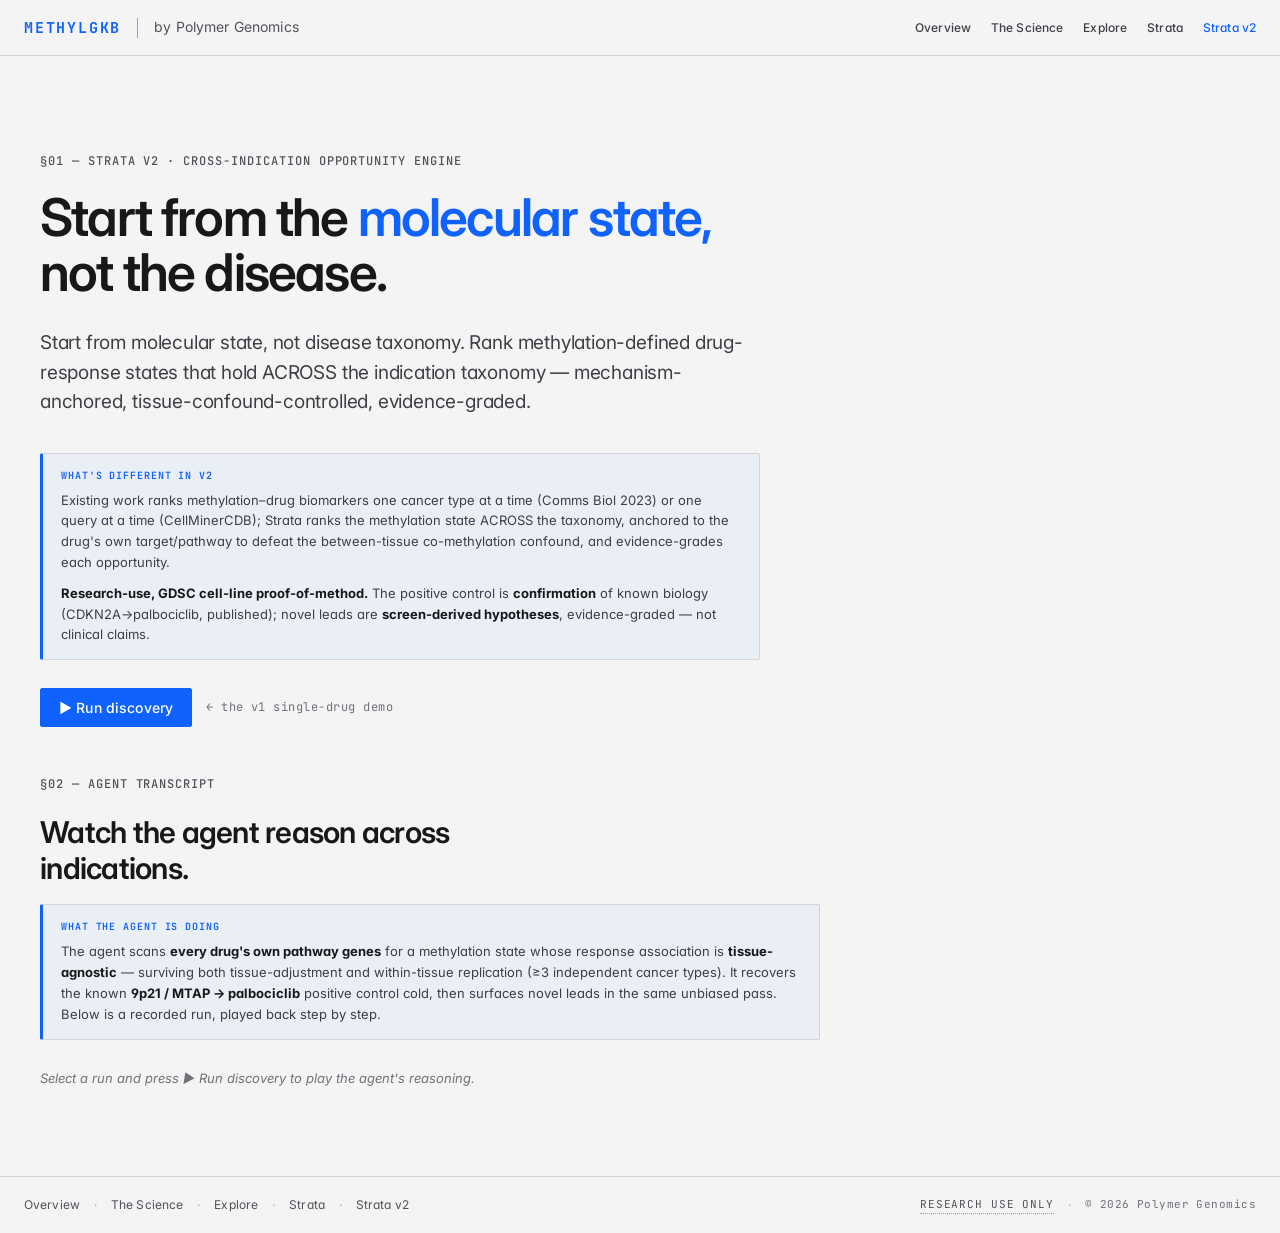
==== site/strata-v2.html @ 20f12a38 "MethylGKB / Strata — Biohack 626 submission Methylation-marker drug-response subgroup discovery (v1)" ====
<!DOCTYPE html>
<html lang="en">
<head>
<meta charset="UTF-8" />
<meta name="viewport" content="width=device-width, initial-scale=1.0" />
<title>Strata v2 — cross-indication opportunity engine · MethylGKB</title>
<meta name="description" content="Strata v2 ranks methylation-defined drug-response states across the indication taxonomy — mechanism-anchored, tissue-confound-controlled, evidence-graded." />
<link rel="preconnect" href="https://fonts.googleapis.com" />
<link rel="preconnect" href="https://fonts.gstatic.com" crossorigin />
<link href="https://fonts.googleapis.com/css2?family=Inter:wght@400;500;600;700&family=JetBrains+Mono:wght@400;500;700&display=swap" rel="stylesheet" />
<link rel="stylesheet" href="styles.css" />
<link rel="stylesheet" href="strata.css" />
<link rel="stylesheet" href="strata-v2.css" />
</head>
<body>

<header class="site-head">
  <a class="brand" href="index.html">METHYLGKB</a>
  <span class="brand-divider"></span>
  <span class="brand-sub">by Polymer Genomics</span>
  <nav class="site-nav">
    <a class="nav-link" href="index.html">Overview</a>
    <a class="nav-link" href="science.html">The Science</a>
    <a class="nav-link" href="explore.html">Explore</a>
    <a class="nav-link" href="strata.html">Strata</a>
    <a class="nav-link is-active" href="strata-v2.html">Strata v2</a>
  </nav>
</header>

<main>

  <!-- §01 HERO -->
  <section class="wrap hero" style="padding-bottom:48px;" id="heroSection">
    <p class="section-marker">§01 — Strata v2 · cross-indication opportunity engine</p>
    <h1 style="font-size:clamp(34px,5vw,52px);max-width:22ch;">
      Start from the <span class="em">molecular state,</span> not the disease.
    </h1>

    <!-- thesis (data-driven, placeholder until JSON loads) -->
    <p class="lede" id="thesisLede">
      Rank methylation-defined drug-response states that hold across the indication taxonomy —
      mechanism-anchored, tissue-confound-controlled, evidence-graded.
    </p>

    <!-- agent-explainer: What's different in v2 -->
    <div class="agent-explainer" id="noveltyBox" style="max-width:72ch;margin-bottom:28px;" hidden>
      <span class="ae-label">What's different in v2</span>
      <p id="noveltyText"></p>
      <p style="margin-top:10px;">
        <strong>Research-use, GDSC cell-line proof-of-method.</strong>
        The positive control is <strong>confirmation</strong> of known biology
        (CDKN2A&rarr;palbociclib, published); novel leads are
        <strong>screen-derived hypotheses</strong>, evidence-graded &mdash; not clinical claims.
      </p>
    </div>

    <div class="v2-runctl">
      <button class="btn btn-primary" id="runBtn">&#9654; Run discovery</button>
      <a class="v2-back" href="strata.html">&larr; the v1 single-drug demo</a>
    </div>
  </section>

  <!-- §02 AGENT TRANSCRIPT -->
  <section class="wrap section" id="transcriptSection" style="padding-top:0;border-top:none;">
    <p class="section-marker">§02 — Agent transcript</p>
    <h2 class="h2">Watch the agent reason across indications.</h2>
    <div class="agent-explainer">
      <span class="ae-label">What the agent is doing</span>
      <p>
        The agent scans <strong>every drug's own pathway genes</strong> for a methylation state whose
        response association is <strong>tissue-agnostic</strong> — surviving both tissue-adjustment and
        within-tissue replication (&ge;3 independent cancer types). It recovers the known
        <strong>9p21 / MTAP &rarr; palbociclib</strong> positive control cold, then surfaces novel leads
        in the same unbiased pass. Below is a recorded run, played back step by step.
      </p>
    </div>
    <div class="transcript" id="transcript" aria-live="polite"></div>
  </section>

  <!-- §03 FEATURED OPPORTUNITIES — revealed after transcript -->
  <section class="wrap section v2-reveal" id="featuredSection" hidden>
    <p class="section-marker">§03 — Featured opportunities</p>
    <h2 class="h2">Positive control + two novel leads.</h2>
    <p class="body">
      The same unbiased screen recovers known biology (positive control) and surfaces
      mechanism-anchored cross-indication hypotheses. Evidence licensing works by induction:
      when the known positive control is recovered cold, the novel leads in the same output
      inherit a license proportional to their evidence tier.
    </p>
    <div class="opp-cards" id="oppCards"></div>
  </section>

  <!-- §04 NEGATIVE CONTROL — revealed after transcript -->
  <section class="wrap section v2-reveal" id="negSection" hidden style="padding-top:0;border-top:none;">
    <p class="section-marker">§04 — Negative control</p>
    <h2 class="h2">The engine isn't forcing results.</h2>
    <div class="neg-control" id="negControl"></div>
  </section>

  <!-- §05 OPPORTUNITY MAP — revealed after transcript -->
  <section class="wrap section v2-reveal" id="tableSection" hidden>
    <p class="section-marker">§05 — Opportunity map · the portfolio</p>
    <h2 class="h2">All L2&ndash;L3 candidates ranked.</h2>
    <p class="body">
      Every entry has survived tissue-adjustment and/or within-tissue replication.
      These are not confirmations of prior literature &mdash; they are ranked hypotheses
      for follow-up, licensed by the screen's own positive control.
    </p>
    <div class="opp-table-wrap">
      <table class="opp-table" id="oppTable">
        <thead>
          <tr>
            <th>Drug</th>
            <th>Pathway</th>
            <th>Marker</th>
            <th>Level</th>
            <th class="num">Tissue-adj r</th>
            <th class="num">Pooled &rho;</th>
            <th class="num">Within-sig tissues</th>
          </tr>
        </thead>
        <tbody></tbody>
        <caption>Ranked, mechanism-anchored, tissue-agnostic candidates — the portfolio triage view.</caption>
      </table>
    </div>
  </section>

  <!-- §06 EVIDENCE LADDER + HONESTY — revealed after transcript -->
  <section class="wrap section v2-reveal" id="ladderSection" hidden>
    <p class="section-marker">§06 — Evidence ladder · honest framing</p>
    <h2 class="h2">How strong is the evidence?</h2>
    <p class="body">
      Each opportunity is graded against the ladder below.
      v1 operated at <strong>L1</strong> (interpretable marker, known biology).
      v2 targets <strong>L2&ndash;L3</strong>: tissue-agnostic associations
      surviving within-tissue replication.
    </p>
    <div class="evidence-ladder" id="evidenceLadder"></div>
    <p class="ev-ladder-cap" style="margin-top:12px;">
      <strong>v1 &asymp; L1</strong> &middot; <strong>v2 targets L2&ndash;L3</strong>
      &mdash; the positive control confirms L3 recovery; novel leads inherit that license.
    </p>

    <div class="honesty-note" style="margin-top:28px;">
      <span class="hn-label">Prior art + scope limits</span>
      Novel leads are hypotheses licensed by the positive control, not validated companion
      diagnostics. Closest prior work:
      <strong>Comms Biol 2023</strong> (cancer-type-stratified methylation-response biomarkers,
      one cancer type at a time) and <strong>CellMinerCDB</strong> (per-query, interactive).
      Strata v2 differs by ranking <em>across</em> the taxonomy with explicit tissue-confound
      correction and pathway-anchored marker selection.
      <br /><br />
      Scope limit: tumor cell-line compartment only (GDSC). Not blood, liver, or patient data.
      All leads require orthogonal experimental validation before any clinical interpretation.
    </div>

    <div class="hero-actions" style="margin-top:32px;">
      <a class="btn btn-secondary" href="science.html">The evidence</a>
      <a class="btn btn-secondary" href="strata.html">v1 single-drug demo</a>
    </div>
  </section>

</main>

<footer class="site-foot">
  <div class="foot-links">
    <a href="index.html">Overview</a>
    <span class="foot-dot">&middot;</span>
    <a href="science.html">The Science</a>
    <span class="foot-dot">&middot;</span>
    <a href="explore.html">Explore</a>
    <span class="foot-dot">&middot;</span>
    <a href="strata.html">Strata</a>
    <span class="foot-dot">&middot;</span>
    <a href="strata-v2.html">Strata v2</a>
  </div>
  <div class="foot-meta">
    <a class="ruo" href="#" title="Not for clinical or diagnostic use. Prototype. Data provided as-is.">Research use only</a>
    <span class="foot-dot">&middot;</span>
    <span class="copy">&copy; 2026 Polymer Genomics</span>
  </div>
</footer>

<script src="strata-v2.js"></script>
</body>
</html>
---- site/styles.css ----
/* ──────────────────────────────────────────────────────────────────
   MethylGKB — by Polymer Genomics
   Aesthetic ported verbatim from polymerbio.org (D2: IBM Carbon ×
   Bloomberg Reference). Light-gray canvas, electric blue, hairline
   rules, Inter + JetBrains Mono, 2px radii, mono §-markers.
   Tokens mirror viewer/src/config/theme.ts + globals.css exactly.
   ────────────────────────────────────────────────────────────────── */

:root {
  /* Foundation — D2 light mode (verbatim) */
  --bg-primary:  #F4F4F5;
  --bg-elevated: #FAFAFA;
  --bg-deep:     #EBEBED;
  --bg-white:    #FFFFFF;

  --border-subtle:  #D4D4D8;
  --border-default: #E4E4E7;
  --border-strong:  #A1A1AA;

  --text-primary:   #18181B;
  --text-secondary: #3F3F46;
  --text-tertiary:  #52525B;
  --text-muted:     #71717A;
  --text-faint:     #A1A1AA;

  --primary:        #0F62FE;   /* IBM Carbon Blue 60 — the signature */
  --primary-hover:  #0043CE;
  --primary-active: #002D9C;

  /* Data-encoding colors (verbatim from viewer) — the methylation beta scale */
  --cpg-teal:        #08A097;  /* COLOR.layer.cpg_sites — unmethylated, β≈0 */
  --methyl-rose:     #BE123C;  /* COLOR.layer.methylation_atlas — methylated, β≈1 */
  --accent-amber:    #B45309;
  --accent-violet:   #7C3AED;

  --font-sans: var(--font-inter), -apple-system, BlinkMacSystemFont, 'SF Pro Text',
    'Segoe UI', Roboto, Helvetica, Arial, sans-serif;
  --font-mono: 'JetBrains Mono', 'SF Mono', 'Fira Code', monospace;

  --maxw: 1200px;
  --header-h: 56px;
}

/* next/font isn't here; load the same families from Google Fonts (see <link> in HTML).
   Expose the variable name the token stack expects. */
:root { --font-inter: 'Inter'; }

* { box-sizing: border-box; }

html, body {
  margin: 0;
  background-color: var(--bg-primary);
  color: var(--text-primary);
  font-family: var(--font-sans);
  font-feature-settings: 'cv02', 'cv03', 'cv04', 'cv11';
  -webkit-font-smoothing: antialiased;
  -moz-osx-font-smoothing: grayscale;
  text-rendering: optimizeLegibility;
  line-height: 1.6;
}
body { min-height: 100vh; }

a { color: inherit; }

::selection { background-color: rgba(15, 98, 254, 0.18); color: var(--text-primary); }

*:focus-visible { outline: 2px solid var(--primary); outline-offset: 2px; }
*:focus:not(:focus-visible) { outline: none; }

::-webkit-scrollbar { width: 6px; height: 6px; }
::-webkit-scrollbar-track { background: var(--bg-primary); }
::-webkit-scrollbar-thumb { background: var(--border-default); }
::-webkit-scrollbar-thumb:hover { background: var(--border-strong); }

.mono { font-family: var(--font-mono); }
.tabular { font-variant-numeric: tabular-nums; }

/* ── Section marker — §01 — INTRODUCTION ──────────────────────────── */
.section-marker {
  font-family: var(--font-mono);
  font-size: 12px;
  font-weight: 500;
  letter-spacing: 0.08em;
  text-transform: uppercase;
  color: var(--text-tertiary);
  margin: 0 0 20px;
}

/* ── Layout shell ─────────────────────────────────────────────────── */
.wrap { max-width: var(--maxw); margin: 0 auto; padding: 0 24px; }
.section { padding: 88px 0; border-top: 1px solid var(--border-subtle); }
.section:first-of-type { border-top: none; }

/* ── Header ───────────────────────────────────────────────────────── */
.site-head {
  height: var(--header-h);
  display: flex;
  align-items: center;
  padding: 0 24px;
  background-color: var(--bg-primary);
  border-bottom: 1px solid var(--border-subtle);
  position: sticky;
  top: 0;
  z-index: 100;
}
.brand {
  color: var(--primary);
  font-family: var(--font-mono);
  font-size: 15px;
  font-weight: 700;
  letter-spacing: 0.12em;
  text-decoration: none;
  white-space: nowrap;
  flex-shrink: 0;
}
.brand-divider {
  width: 1px; height: 20px;
  background-color: var(--border-strong);
  margin: 0 16px;
  flex-shrink: 0;
}
.brand-sub {
  color: var(--text-tertiary);
  font-size: 14px;
  letter-spacing: 0.01em;
  white-space: nowrap;
}
.site-nav {
  margin-left: auto;
  display: flex;
  align-items: center;
  gap: 20px;
}
.nav-link {
  color: var(--text-secondary);
  font-size: 12px;
  font-weight: 500;
  letter-spacing: 0.01em;
  text-decoration: none;
  white-space: nowrap;
  transition: color 0.15s;
}
.nav-link:hover, .nav-link.is-active { color: var(--primary); }

/* ── Buttons ──────────────────────────────────────────────────────── */
.btn {
  display: inline-flex;
  align-items: center;
  gap: 8px;
  font-family: var(--font-sans);
  font-size: 14px;
  font-weight: 500;
  letter-spacing: 0.01em;
  text-decoration: none;
  padding: 10px 18px;
  border-radius: 2px;
  cursor: pointer;
  white-space: nowrap;
  transition: background-color 0.15s, border-color 0.15s, color 0.15s;
}
.btn-primary { background-color: var(--primary); color: var(--bg-white); border: 1px solid var(--primary); }
.btn-primary:hover { background-color: var(--primary-hover); border-color: var(--primary-hover); }
.btn-secondary { background-color: var(--bg-elevated); color: var(--primary); border: 1px solid var(--border-strong); }
.btn-secondary:hover { border-color: var(--primary); }
.btn-sm { padding: 7px 14px; font-size: 12px; }

/* ── Hero ─────────────────────────────────────────────────────────── */
.hero { padding: 96px 0 72px; }
.hero h1 {
  font-size: clamp(40px, 6vw, 64px);
  line-height: 1.05;
  letter-spacing: -0.035em;
  font-weight: 600;
  margin: 0 0 28px;
  max-width: 18ch;
}
.hero h1 .em { color: var(--primary); }
.hero .lede {
  font-size: 19px;
  line-height: 1.55;
  letter-spacing: -0.01em;
  color: var(--text-secondary);
  max-width: 60ch;
  margin: 0 0 36px;
}
.hero-actions { display: flex; gap: 12px; flex-wrap: wrap; }

/* ── Beta strip (the methylation track motif) ─────────────────────── */
.beta-strip {
  margin-top: 56px;
  border: 1px solid var(--border-subtle);
  border-radius: 2px;
  background: var(--bg-elevated);
  padding: 22px 24px 18px;
}
.beta-strip-head {
  display: flex; justify-content: space-between; align-items: baseline;
  margin-bottom: 18px;
}
.beta-strip-title {
  font-family: var(--font-mono); font-size: 11px; letter-spacing: 0.08em;
  text-transform: uppercase; color: var(--text-tertiary);
}
.beta-track {
  display: flex; align-items: flex-end; gap: 0;
  height: 60px; position: relative;
}
.cpg {
  flex: 1 1 0;
  display: flex; flex-direction: column; align-items: center; justify-content: flex-end;
  height: 100%;
}
.cpg .stem { width: 1px; background: var(--border-strong); flex: 1 1 auto; }
.cpg .dot {
  width: 11px; height: 11px; border-radius: 50%;
  border: 1.5px solid var(--cpg-teal);
  background: var(--bg-elevated);
  transform: scale(0);
  animation: cpgpop 0.5s cubic-bezier(.2,.8,.2,1) forwards;
}
@keyframes cpgpop { to { transform: scale(1); } }
.beta-scale {
  margin-top: 16px; height: 6px; border-radius: 2px;
  background: linear-gradient(90deg, var(--cpg-teal), var(--accent-amber), var(--methyl-rose));
}
.beta-scale-labels {
  display: flex; justify-content: space-between; margin-top: 6px;
  font-family: var(--font-mono); font-size: 10px; letter-spacing: 0.04em;
  color: var(--text-muted);
}

/* ── Metrics row (Bloomberg reference) ────────────────────────────── */
.metrics {
  display: grid; grid-template-columns: repeat(3, 1fr);
  border: 1px solid var(--border-subtle); border-radius: 2px;
  background: var(--bg-elevated);
  overflow: hidden;
}
.metric { padding: 28px 26px; border-left: 1px solid var(--border-subtle); }
.metric:first-child { border-left: none; }
.metric .val {
  font-size: 44px; line-height: 1.05; letter-spacing: -0.03em; font-weight: 600;
  font-variant-numeric: tabular-nums;
}
.metric .val.teal { color: var(--cpg-teal); }
.metric .val.rose { color: var(--methyl-rose); }
.metric .val.blue { color: var(--primary); }
.metric .label {
  margin-top: 12px; font-size: 13px; line-height: 1.5; color: var(--text-secondary);
}
.metric .src {
  margin-top: 8px; font-family: var(--font-mono); font-size: 10px;
  letter-spacing: 0.04em; color: var(--text-muted); text-transform: uppercase;
}

/* ── Eyebrow + heading blocks ─────────────────────────────────────── */
.h2 { font-size: 30px; line-height: 1.2; letter-spacing: -0.025em; font-weight: 600; margin: 0 0 18px; max-width: 26ch; }
.h3 { font-size: 17px; line-height: 1.4; letter-spacing: -0.01em; font-weight: 600; margin: 0 0 8px; }
.lead { font-size: 17px; line-height: 1.6; color: var(--text-secondary); max-width: 64ch; }
.muted { color: var(--text-muted); }
.body { font-size: 14px; line-height: 1.65; color: var(--text-secondary); max-width: 70ch; }
.body p { margin: 0 0 16px; }

/* ── Cards grid ───────────────────────────────────────────────────── */
.cards { display: grid; grid-template-columns: repeat(3, 1fr); gap: 16px; margin-top: 40px; }
.card {
  background: var(--bg-elevated);
  border: 1px solid var(--border-subtle);
  border-radius: 2px;
  padding: 24px;
  text-decoration: none;
  display: flex; flex-direction: column;
  transition: border-color 0.18s, transform 0.18s;
}
a.card:hover { border-color: var(--primary); transform: translateY(-2px); }
.card .kicker {
  font-family: var(--font-mono); font-size: 11px; letter-spacing: 0.08em;
  text-transform: uppercase; color: var(--text-tertiary); margin-bottom: 14px;
}
.card p { font-size: 14px; line-height: 1.6; color: var(--text-secondary); margin: 0; }
.card .go {
  margin-top: 18px; font-size: 13px; font-weight: 500; color: var(--primary);
}

/* ── Two-column compare (problem) ─────────────────────────────────── */
.compare { display: grid; grid-template-columns: 1fr 1fr; gap: 16px; margin-top: 40px; }
.panel {
  border: 1px solid var(--border-subtle); border-radius: 2px;
  background: var(--bg-elevated); padding: 28px;
}
.panel.muted-panel { background: var(--bg-deep); }
.panel .tag {
  font-family: var(--font-mono); font-size: 11px; letter-spacing: 0.08em;
  text-transform: uppercase; margin-bottom: 14px;
}
.tag.dim { color: var(--text-muted); }
.tag.live { color: var(--primary); }

/* ── Module rows (hairline-divided list, hover indent) ────────────── */
.rows { border: 1px solid var(--border-subtle); border-radius: 2px; overflow: hidden; background: var(--bg-elevated); margin-top: 32px; }
.row {
  display: grid; grid-template-columns: 1fr auto; align-items: center; gap: 16px;
  padding: 18px 22px;
  border-top: 1px solid var(--border-subtle);
  text-decoration: none; color: inherit;
  transition: padding-left 0.18s ease, background-color 0.18s ease;
}
.row:first-child { border-top: none; }
.row:hover { padding-left: 30px; background-color: rgba(15, 98, 254, 0.04); }
.row .row-main { display: flex; flex-direction: column; gap: 4px; }
.row .row-name { font-size: 15px; font-weight: 500; color: var(--text-primary); }
.row .row-desc { font-size: 13px; color: var(--text-tertiary); }
.row .row-meta { font-family: var(--font-mono); font-size: 12px; color: var(--text-muted); letter-spacing: 0.02em; }
.row .row-arrow { color: var(--text-faint); transition: color 0.18s, transform 0.18s; }
.row:hover .row-arrow { color: var(--primary); transform: translateX(4px); }

/* ── Claim card (the data shape) ──────────────────────────────────── */
.claim {
  border: 1px solid var(--border-subtle); border-radius: 2px; background: var(--bg-white);
  font-family: var(--font-mono); font-size: 13px; overflow: hidden;
}
.claim-head {
  background: var(--bg-deep); padding: 12px 18px; border-bottom: 1px solid var(--border-subtle);
  font-size: 11px; letter-spacing: 0.08em; text-transform: uppercase; color: var(--text-tertiary);
  display: flex; justify-content: space-between;
}
.claim-body { padding: 18px; display: grid; gap: 12px; }
.kv { display: grid; grid-template-columns: 140px 1fr; gap: 14px; align-items: baseline; }
.kv .k { color: var(--text-muted); text-transform: uppercase; font-size: 11px; letter-spacing: 0.06em; }
.kv .v { color: var(--text-primary); }
.kv .v .hl { color: var(--primary); }

/* ── Badges ───────────────────────────────────────────────────────── */
.badge {
  display: inline-flex; align-items: center; gap: 6px;
  font-family: var(--font-mono); font-size: 11px; letter-spacing: 0.04em;
  padding: 3px 9px; border-radius: 2px; border: 1px solid;
}
.badge.licensed { color: #15803D; border-color: #15803D; background: rgba(21,128,61,0.06); }
.badge.contradict { color: var(--methyl-rose); border-color: var(--methyl-rose); background: rgba(190,18,60,0.06); }
.badge.grade { color: var(--primary); border-color: var(--primary); background: rgba(15,98,254,0.06); }

/* ── Code block ───────────────────────────────────────────────────── */
.code {
  border: 1px solid var(--border-subtle); border-radius: 2px;
  background: #1A1A1F; color: #E4E4E7;
  font-family: var(--font-mono); font-size: 13px; line-height: 1.7;
  padding: 20px 22px; overflow-x: auto; margin-top: 24px;
}
.code .cmt { color: #71717A; }
.code .key { color: #6CB2FF; }
.code .str { color: #5FD0B0; }
.code .num { color: #E8A35C; }

/* ── References ───────────────────────────────────────────────────── */
.refs { margin-top: 28px; display: grid; gap: 0; border-top: 1px solid var(--border-subtle); }
.ref {
  display: grid; grid-template-columns: auto 1fr; gap: 16px;
  padding: 14px 0; border-bottom: 1px solid var(--border-subtle);
  font-size: 13px; color: var(--text-secondary); text-decoration: none;
}
.ref .n { font-family: var(--font-mono); font-size: 11px; color: var(--text-muted); }
.ref:hover .ref-title { color: var(--primary); }
.ref .ref-cite { color: var(--text-muted); }

/* ── Note / disclaimer ────────────────────────────────────────────── */
.note {
  margin-top: 32px; padding: 16px 20px;
  border: 1px solid var(--border-subtle); border-left: 3px solid var(--accent-amber);
  border-radius: 2px; background: var(--bg-elevated);
  font-size: 13px; line-height: 1.6; color: var(--text-secondary);
}
.note strong { color: var(--text-primary); }

/* ── Patient report ───────────────────────────────────────────────── */
.report-ctrl {
  margin-top: 44px;
  display: flex; align-items: center; justify-content: space-between; gap: 24px; flex-wrap: wrap;
  border: 1px solid var(--border-subtle); border-radius: 2px; background: var(--bg-elevated);
  padding: 22px 24px;
}
.rc-spec { display: grid; grid-template-columns: auto 1fr; gap: 6px 16px; align-items: baseline; }
.rc-spec .rc-k { font-family: var(--font-mono); font-size: 11px; letter-spacing: 0.06em; text-transform: uppercase; color: var(--text-muted); }
.rc-spec .rc-v { font-size: 14px; color: var(--text-primary); }

.scan {
  margin-top: 24px; position: relative; overflow: hidden;
  border: 1px solid var(--border-subtle); border-radius: 2px; background: var(--bg-elevated);
  padding: 22px 24px 18px;
}
.scan-head { display: flex; justify-content: space-between; align-items: baseline; margin-bottom: 16px; }
.scan-sweep {
  position: absolute; top: 0; bottom: 0; width: 32%; left: -32%;
  background: linear-gradient(90deg, transparent, rgba(15,98,254,0.10), rgba(15,98,254,0.18), transparent);
  border-right: 1px solid var(--primary);
  pointer-events: none;
}
@keyframes sweep { from { left: -32%; } to { left: 100%; } }

.report-summary { margin-top: 8px; }

.rec-list { margin-top: 28px; border: 1px solid var(--border-subtle); border-radius: 2px; overflow: hidden; background: var(--bg-elevated); }
.rec { border-top: 1px solid var(--border-subtle); }
.rec:first-child { border-top: none; }
.rec-head {
  width: 100%; cursor: pointer; text-align: left;
  display: grid; grid-template-columns: 132px 1fr minmax(220px, 1.2fr) auto auto;
  align-items: center; gap: 18px;
  padding: 18px 22px; background: transparent; border: none; font: inherit; color: inherit;
  transition: background-color 0.15s;
}
.rec-head:hover { background-color: rgba(15, 98, 254, 0.04); }
.rec.is-open .rec-head { background-color: rgba(15, 98, 254, 0.04); }
.rec-call {
  justify-self: start;
  font-family: var(--font-mono); font-size: 11px; letter-spacing: 0.04em;
  padding: 4px 10px; border-radius: 2px; border: 1px solid; white-space: nowrap;
}
.rec-call.favorable { color: #15803D; border-color: #15803D; background: rgba(21,128,61,0.06); }
.rec-call.caution   { color: var(--accent-amber); border-color: var(--accent-amber); background: rgba(180,83,9,0.06); }
.rec-call.avoid     { color: var(--methyl-rose); border-color: var(--methyl-rose); background: rgba(190,18,60,0.07); }
.rec-call.monitor   { color: var(--primary); border-color: var(--primary); background: rgba(15,98,254,0.06); }
.rec-main { display: flex; flex-direction: column; gap: 3px; min-width: 0; }
.rec-drug { font-size: 16px; font-weight: 600; color: var(--text-primary); }
.rec-cls { font-size: 12px; color: var(--text-tertiary); }
.rec-signal { display: flex; align-items: center; gap: 10px; min-width: 0; }
.readout-dot { width: 12px; height: 12px; border-radius: 50%; border: 1.5px solid; flex-shrink: 0; }
.rec-locus { font-size: 13px; color: var(--text-secondary); white-space: nowrap; overflow: hidden; text-overflow: ellipsis; }
.rec-beta { font-size: 12px; color: var(--text-muted); white-space: nowrap; }
.rec-chev { color: var(--text-faint); transition: transform 0.18s; justify-self: end; }
.rec.is-open .rec-chev { transform: rotate(180deg); color: var(--primary); }
.rec-detail { padding: 4px 22px 22px; }
.rec-note { font-size: 14px; line-height: 1.6; color: var(--text-secondary); margin: 0; max-width: 80ch; }

@media (max-width: 880px) {
  .rec-head { grid-template-columns: auto 1fr auto; gap: 12px; }
  .rec-signal, .rec-grade { grid-column: 1 / -1; }
  .rec-chev { display: none; }
  .report-ctrl { flex-direction: column; align-items: stretch; }
}
@media (prefers-reduced-motion: reduce) { .scan-sweep { display: none; } }

/* ── Footer ───────────────────────────────────────────────────────── */
.site-foot {
  background: var(--bg-primary);
  border-top: 1px solid var(--border-subtle);
  padding: 18px 24px;
  display: flex; align-items: center; justify-content: space-between; flex-wrap: wrap; gap: 14px;
  margin-top: 0;
}
.foot-links { display: flex; align-items: center; gap: 14px; flex-wrap: wrap; }
.foot-links a { color: var(--text-tertiary); font-size: 12px; text-decoration: none; letter-spacing: 0.01em; transition: color 0.15s; }
.foot-links a:hover { color: var(--primary); }
.foot-dot { color: var(--border-strong); font-size: 12px; }
.foot-meta { display: flex; align-items: center; gap: 14px; }
.ruo {
  color: var(--text-tertiary); font-family: var(--font-mono); font-size: 11px;
  letter-spacing: 0.08em; text-transform: uppercase; text-decoration: none;
  border-bottom: 1px dotted var(--text-faint);
}
.copy { color: var(--text-muted); font-family: var(--font-mono); font-size: 11px; letter-spacing: 0.04em; }

/* ── Responsive ───────────────────────────────────────────────────── */
@media (max-width: 880px) {
  .metrics, .cards, .compare { grid-template-columns: 1fr; }
  .metric { border-left: none; border-top: 1px solid var(--border-subtle); }
  .metric:first-child { border-top: none; }
  .brand-divider, .brand-sub { display: none; }
  .site-nav { gap: 14px; }
  .kv { grid-template-columns: 1fr; gap: 4px; }
}
@media (prefers-reduced-motion: reduce) {
  .cpg .dot { animation: none; transform: scale(1); }
  a.card:hover { transform: none; }
}
---- site/strata.css ----
/* ──────────────────────────────────────────────────────────────────
   Strata — the discovery-agent demo surface.
   Strata-specific styles only; inherits all tokens + base classes from
   styles.css (D2: IBM Carbon × Bloomberg). No new colors introduced.
   ────────────────────────────────────────────────────────────────── */

/* ── Run selector (two tabs) ──────────────────────────────────────── */
.strata-runbar {
  margin-top: 40px;
  display: grid; grid-template-columns: 1fr 1fr; gap: 14px;
}
.strata-runtab {
  text-align: left; cursor: pointer; font: inherit; color: inherit;
  background: var(--bg-elevated);
  border: 1px solid var(--border-subtle); border-radius: 2px;
  padding: 18px 20px;
  display: flex; flex-direction: column; gap: 6px;
  transition: border-color 0.18s, background-color 0.18s, transform 0.18s;
}
.strata-runtab:hover { border-color: var(--primary); transform: translateY(-2px); }
.strata-runtab.is-active { border-color: var(--primary); background: rgba(15, 98, 254, 0.04); }
.rt-tag {
  font-family: var(--font-mono); font-size: 10px; letter-spacing: 0.08em;
  text-transform: uppercase; padding: 3px 8px; border-radius: 2px; border: 1px solid;
  align-self: flex-start;
}
.rt-tag-control { color: #15803D; border-color: #15803D; background: rgba(21,128,61,0.06); }
.rt-tag-novel   { color: var(--accent-violet); border-color: var(--accent-violet); background: rgba(124,58,237,0.06); }
.rt-name { font-size: 18px; font-weight: 600; color: var(--text-primary); letter-spacing: -0.01em; }
.rt-sub  { font-size: 12px; color: var(--text-tertiary); }

/* ── The method (the loop), named explicitly under the lede ───────── */
.strata-method {
  margin-top: 22px; font-family: var(--font-mono); font-size: 12.5px;
  color: var(--text-tertiary); line-height: 1.8; letter-spacing: 0.01em;
  border-left: 2px solid var(--primary); padding: 4px 0 4px 14px; max-width: 80ch;
}
.strata-method .sm-label {
  text-transform: uppercase; font-size: 10px; letter-spacing: 0.1em;
  color: var(--text-muted); margin-right: 12px;
}
.strata-method .sm-arrow { color: var(--primary); margin: 0 3px; }

/* ── Caption that reframes the two demo drugs as instances ────────── */
.strata-runcap { margin: 34px 0 0; font-size: 12.5px; line-height: 1.6; color: var(--text-tertiary); }
.strata-runcap strong { color: var(--text-secondary); }
.strata-runcap + .strata-runbar { margin-top: 12px; }

/* ── Run control row ──────────────────────────────────────────────── */
.strata-runctl {
  margin-top: 18px;
  display: flex; align-items: center; justify-content: space-between; gap: 20px; flex-wrap: wrap;
  border: 1px solid var(--border-subtle); border-radius: 2px; background: var(--bg-elevated);
  padding: 16px 20px;
}
.src-goal {
  font-size: 13px; line-height: 1.55; color: var(--text-secondary);
  max-width: 70ch; min-width: 0;
}
.src-goal .gk {
  font-family: var(--font-mono); font-size: 10px; letter-spacing: 0.08em;
  text-transform: uppercase; color: var(--text-muted); display: block; margin-bottom: 4px;
}

/* ── "What the agent is doing" caption above the transcript ───────── */
.agent-explainer {
  background: rgba(15, 98, 254, 0.04);
  border: 1px solid var(--border-subtle); border-left: 3px solid var(--primary);
  border-radius: 2px; padding: 14px 18px; margin: 6px 0 4px; max-width: 78ch;
}
.agent-explainer .ae-label {
  font-family: var(--font-mono); font-size: 10px; letter-spacing: 0.09em;
  text-transform: uppercase; color: var(--primary); font-weight: 600;
  display: block; margin-bottom: 6px;
}
.agent-explainer p { margin: 0; font-size: 13px; line-height: 1.6; color: var(--text-secondary); }
.agent-explainer strong { color: var(--text-primary); }

/* ── Transcript ───────────────────────────────────────────────────── */
.transcript { margin-top: 28px; display: flex; flex-direction: column; gap: 12px; }
.transcript:empty::after {
  content: "Select a run and press ▶ Run discovery to play the agent's reasoning.";
  color: var(--text-muted); font-size: 13px; font-style: italic;
}

.t-step {
  border: 1px solid var(--border-subtle); border-radius: 2px;
  opacity: 0; transform: translateY(6px);
  animation: tstep-in 0.4s cubic-bezier(.2,.8,.2,1) forwards;
}
@keyframes tstep-in { to { opacity: 1; transform: translateY(0); } }

.t-label {
  font-family: var(--font-mono); font-size: 10px; letter-spacing: 0.08em;
  text-transform: uppercase; color: var(--text-muted);
  padding: 8px 16px 0;
}

/* thought */
.t-thought { background: var(--bg-elevated); }
.t-thought .t-body {
  padding: 6px 16px 14px; font-size: 14px; line-height: 1.6; color: var(--text-secondary);
}
.t-thought .t-label { color: var(--primary); }

/* tool call — terminal style */
.t-call {
  background: #1A1A1F; border-color: #1A1A1F;
  font-family: var(--font-mono); font-size: 13px; line-height: 1.6;
}
.t-call .t-label { color: #71717A; padding-top: 12px; }
.t-call .t-cmd { padding: 4px 16px 14px; color: #E4E4E7; word-break: break-word; }
.t-call .t-fn { color: #6CB2FF; }
.t-call .t-arg-k { color: #5FD0B0; }
.t-call .t-arg-v { color: #E8A35C; }
.t-call .t-paren { color: #A1A1AA; }

/* tool result */
.t-result { background: var(--bg-white); }
.t-result .t-label { color: var(--cpg-teal); }
.t-result .t-body { padding: 6px 16px 14px; font-size: 13px; line-height: 1.6; color: var(--text-secondary); }
.t-result .res-markers { display: flex; flex-wrap: wrap; gap: 8px; }
.t-result .res-chip {
  font-family: var(--font-mono); font-size: 12px;
  border: 1px solid var(--border-subtle); border-radius: 2px;
  padding: 4px 9px; background: var(--bg-elevated);
}
.t-result .res-chip .g { color: var(--text-primary); font-weight: 500; }
.t-result .res-chip .m { color: var(--text-muted); }
.t-result .res-chip.is-control { border-color: #15803D; background: rgba(21,128,61,0.05); }
.t-result .res-kv {
  display: grid; grid-template-columns: 160px 1fr; gap: 6px 14px; align-items: baseline;
  font-family: var(--font-mono); font-size: 12px;
}
.t-result .res-kv .rk { color: var(--text-muted); text-transform: uppercase; font-size: 10px; letter-spacing: 0.06em; }
.t-result .res-kv .rv { color: var(--text-primary); }

.t-cursor {
  display: inline-block; width: 8px; height: 14px;
  background: var(--primary); vertical-align: -2px; margin-left: 4px;
  animation: blink 1s steps(2) infinite;
}
@keyframes blink { 50% { opacity: 0; } }

/* ── Figures ──────────────────────────────────────────────────────── */
.fig-grid { display: grid; grid-template-columns: repeat(3, 1fr); gap: 16px; margin: 28px 0 8px; }
.fig {
  border: 1px solid var(--border-subtle); border-radius: 2px; background: var(--bg-white);
  overflow: hidden; display: flex; flex-direction: column;
}
.fig-cap {
  font-family: var(--font-mono); font-size: 11px; letter-spacing: 0.06em; text-transform: uppercase;
  color: var(--text-tertiary); padding: 12px 16px; border-bottom: 1px solid var(--border-subtle);
  background: var(--bg-deep);
}
.fig img { width: 100%; height: auto; display: block; background: #fff; }

/* ── Two-column results (markers | brief) ─────────────────────────── */
.strata-cols { display: grid; grid-template-columns: 0.85fr 1.15fr; gap: 28px; margin-top: 40px; }
.strata-col { min-width: 0; }

.marker-table-wrap {
  border: 1px solid var(--border-subtle); border-radius: 2px; overflow: hidden; background: var(--bg-elevated);
}
.marker-table { width: 100%; border-collapse: collapse; font-family: var(--font-mono); font-size: 13px; }
.marker-table th {
  text-align: left; font-size: 10px; letter-spacing: 0.06em; text-transform: uppercase;
  color: var(--text-muted); font-weight: 500; padding: 10px 16px;
  background: var(--bg-deep); border-bottom: 1px solid var(--border-subtle);
}
.marker-table th.num, .marker-table td.num { text-align: right; font-variant-numeric: tabular-nums; }
.marker-table td { padding: 9px 16px; border-top: 1px solid var(--border-subtle); color: var(--text-secondary); }
.marker-table tbody tr:first-child td { border-top: none; }
.marker-table tr.is-control td { background: rgba(21,128,61,0.05); }
.marker-table .gene { color: var(--text-primary); font-weight: 500; }
.marker-table .ctrl-flag { color: #15803D; font-size: 10px; letter-spacing: 0.04em; }
.marker-table td.num.neg { color: var(--cpg-teal); }

/* ── Brief (rendered markdown) ────────────────────────────────────── */
.brief {
  border: 1px solid var(--border-subtle); border-radius: 2px; background: var(--bg-white);
  padding: 22px 24px; font-size: 14px; line-height: 1.65; color: var(--text-secondary);
}
.brief h1 { font-size: 19px; line-height: 1.3; letter-spacing: -0.01em; font-weight: 600; color: var(--text-primary); margin: 0 0 14px; }
.brief h2 { font-size: 15px; font-weight: 600; color: var(--text-primary); margin: 20px 0 8px; }
.brief p { margin: 0 0 14px; }
.brief p:last-child { margin-bottom: 0; }
.brief strong { color: var(--text-primary); }
.brief code { font-family: var(--font-mono); font-size: 12px; background: var(--bg-deep); padding: 1px 5px; border-radius: 2px; color: var(--text-primary); }

/* ── Scale / NVIDIA section ───────────────────────────────────────── */
.scale-grid { display: grid; grid-template-columns: repeat(4, 1fr); gap: 14px; margin-top: 8px; }
.scale-stat {
  border: 1px solid var(--border-subtle); border-radius: 2px; background: var(--bg-elevated);
  padding: 18px 18px; display: flex; flex-direction: column; gap: 8px;
}
.scale-stat .ss-n {
  font-family: var(--font-mono); font-size: 22px; font-weight: 700;
  color: var(--text-primary); letter-spacing: -0.01em; line-height: 1.1;
}
.scale-stat .ss-l { font-size: 12px; line-height: 1.45; color: var(--text-tertiary); }
#scaleProse { max-width: 78ch; }
.scale-note { margin-top: 28px; }
.scale-note .scale-line {
  display: block; margin-top: 12px; font-weight: 600; color: var(--text-primary);
  border-left: 2px solid var(--primary); padding-left: 12px;
}

/* ── Responsive ───────────────────────────────────────────────────── */
@media (max-width: 880px) {
  .strata-runbar, .fig-grid, .strata-cols { grid-template-columns: 1fr; }
  .scale-grid { grid-template-columns: 1fr 1fr; }
  .strata-runctl { flex-direction: column; align-items: stretch; }
  .t-result .res-kv { grid-template-columns: 1fr; }
}
@media (prefers-reduced-motion: reduce) {
  .strata-runtab:hover { transform: none; }
  .t-step { opacity: 1; transform: none; animation: none; }
  .t-cursor { animation: none; }
}
---- site/strata-v2.css ----
/* ──────────────────────────────────────────────────────────────────
   Strata v2 — cross-indication opportunity engine.
   Additive styles only. Inherits all tokens + base from styles.css
   and transcript / agent-explainer chrome from strata.css.
   No new colors introduced outside the existing palette.
   ────────────────────────────────────────────────────────────────── */

/* ── Back-link + run control row ─────────────────────────────────── */
.v2-runctl {
  margin-top: 24px;
  display: flex; align-items: center; gap: 14px; flex-wrap: wrap;
}
.v2-back {
  font-family: var(--font-mono); font-size: 12px; letter-spacing: 0.04em;
  color: var(--text-muted); text-decoration: none;
  transition: color 0.15s;
}
.v2-back:hover { color: var(--primary); }

/* ── Transcript + post-reveal sections start hidden ──────────────── */
.v2-reveal { transition: opacity 0.4s ease; }
.v2-reveal[hidden] { display: none; }

/* ── Featured cards grid ─────────────────────────────────────────── */
.opp-cards {
  display: grid; grid-template-columns: repeat(3, 1fr); gap: 16px; margin-top: 28px;
}
.opp-card {
  border: 1px solid var(--border-subtle); border-radius: 2px;
  background: var(--bg-elevated);
  display: flex; flex-direction: column;
  overflow: hidden;
}
.opp-card-head {
  padding: 18px 20px 14px;
  border-bottom: 1px solid var(--border-subtle);
  background: var(--bg-deep);
}
.opp-card-title {
  display: flex; align-items: center; gap: 10px; flex-wrap: wrap;
  margin-bottom: 8px;
}
.opp-card-drug {
  font-size: 17px; font-weight: 600; color: var(--text-primary); letter-spacing: -0.01em;
}
.opp-card-arrow {
  color: var(--text-muted); font-size: 15px;
}
.opp-card-marker {
  font-size: 17px; font-weight: 600; color: var(--primary); letter-spacing: -0.01em;
}
.opp-level-badge {
  font-family: var(--font-mono); font-size: 10px; letter-spacing: 0.06em;
  padding: 2px 8px; border-radius: 2px; border: 1px solid var(--primary);
  color: var(--primary); background: rgba(15,98,254,0.06);
  white-space: nowrap;
}
.opp-card-tag {
  font-family: var(--font-mono); font-size: 10px; letter-spacing: 0.08em;
  text-transform: uppercase; padding: 3px 9px; border-radius: 2px; border: 1px solid;
  align-self: flex-start; white-space: nowrap;
}
.opp-tag-control { color: #15803D; border-color: #15803D; background: rgba(21,128,61,0.06); }
.opp-tag-novel   { color: var(--accent-violet); border-color: var(--accent-violet); background: rgba(124,58,237,0.06); }

.opp-card-pathway {
  font-family: var(--font-mono); font-size: 11px; letter-spacing: 0.04em;
  color: var(--text-muted); margin-top: 6px;
}

/* ── Stats row ────────────────────────────────────────────────────── */
.opp-stats {
  display: flex; gap: 0; border-bottom: 1px solid var(--border-subtle);
  background: var(--bg-white);
}
.opp-stat {
  flex: 1; padding: 12px 14px; border-right: 1px solid var(--border-subtle);
  display: flex; flex-direction: column; gap: 3px;
}
.opp-stat:last-child { border-right: none; }
.opp-stat-val {
  font-family: var(--font-mono); font-size: 15px; font-weight: 600;
  color: var(--text-primary); font-variant-numeric: tabular-nums; letter-spacing: -0.01em;
}
.opp-stat-val.neg { color: var(--cpg-teal); }
.opp-stat-lbl {
  font-size: 10px; letter-spacing: 0.04em; text-transform: uppercase;
  color: var(--text-muted); line-height: 1.3;
}

/* ── Tissue recurrence panel ─────────────────────────────────────── */
.opp-tissue-head {
  font-family: var(--font-mono); font-size: 10px; letter-spacing: 0.08em;
  text-transform: uppercase; color: var(--text-tertiary);
  padding: 12px 16px 6px;
}
.opp-tissue-list {
  padding: 0 16px 12px;
  display: flex; flex-direction: column; gap: 4px;
}
.opp-tissue-row {
  display: grid; grid-template-columns: 1fr 36px auto; gap: 8px;
  align-items: center; font-size: 11px; line-height: 1.4;
}
.opp-tissue-name {
  color: var(--text-secondary); white-space: nowrap; overflow: hidden; text-overflow: ellipsis;
}
.opp-tissue-sig { color: var(--text-muted); }
.opp-tissue-sig.is-sig { color: #15803D; font-weight: 600; }
.opp-tissue-bar-wrap {
  height: 6px; position: relative;
  display: flex; align-items: center;
}
/* bars are drawn inline via JS using flex + a span */
.opp-tissue-bar {
  height: 6px; border-radius: 1px; min-width: 1px;
  transition: width 0.4s ease;
}
.opp-tissue-bar.neg-bar { background: var(--cpg-teal); }
.opp-tissue-bar.pos-bar { background: var(--accent-amber); }

/* ── Mechanism card ──────────────────────────────────────────────── */
.opp-mech {
  border-top: 1px solid var(--border-subtle);
  padding: 14px 16px; background: var(--bg-white);
  flex: 1;
}
.opp-mech-state {
  font-size: 12px; font-weight: 600; color: var(--text-primary); margin-bottom: 8px;
  line-height: 1.4;
}
.opp-mech-kv {
  display: flex; flex-direction: column; gap: 6px;
  font-size: 12px; line-height: 1.55; color: var(--text-secondary);
}
.opp-mech-k {
  font-family: var(--font-mono); font-size: 9.5px; letter-spacing: 0.08em;
  text-transform: uppercase; color: var(--text-muted); display: block; margin-bottom: 1px;
}
.opp-level-note {
  margin-top: 10px; padding: 8px 12px;
  background: var(--bg-deep); border-radius: 2px;
  font-family: var(--font-mono); font-size: 10.5px; color: var(--text-muted);
  line-height: 1.5; letter-spacing: 0.01em;
}

/* ── Replicated-by chips ─────────────────────────────────────────── */
.opp-replicated {
  border-top: 1px solid var(--border-subtle);
  padding: 10px 16px 12px;
  background: var(--bg-elevated);
}
.opp-replicated-lbl {
  font-family: var(--font-mono); font-size: 9.5px; letter-spacing: 0.08em;
  text-transform: uppercase; color: var(--text-muted); margin-bottom: 6px;
}
.opp-rep-chips { display: flex; flex-wrap: wrap; gap: 6px; }
.opp-rep-chip {
  font-family: var(--font-mono); font-size: 11px;
  border: 1px solid var(--border-subtle); border-radius: 2px;
  padding: 3px 9px; background: var(--bg-white);
  color: var(--text-secondary);
}
.opp-rep-chip strong { color: var(--text-primary); }

/* ── Negative control callout ─────────────────────────────────────── */
.neg-control {
  margin-top: 28px;
  border: 1px solid var(--border-subtle); border-left: 3px solid var(--methyl-rose);
  border-radius: 2px; background: var(--bg-elevated);
  padding: 18px 20px;
}
.neg-control-label {
  font-family: var(--font-mono); font-size: 10px; letter-spacing: 0.08em;
  text-transform: uppercase; color: var(--methyl-rose); margin-bottom: 8px; display: block;
}
.neg-control p { margin: 0; font-size: 13px; line-height: 1.6; color: var(--text-secondary); }
.neg-control strong { color: var(--text-primary); }

/* ── Opportunity table ────────────────────────────────────────────── */
.opp-table-wrap {
  margin-top: 28px;
  border: 1px solid var(--border-subtle); border-radius: 2px; overflow: hidden;
  background: var(--bg-elevated);
}
.opp-table {
  width: 100%; border-collapse: collapse;
  font-family: var(--font-mono); font-size: 12.5px;
}
.opp-table caption {
  font-size: 11px; color: var(--text-muted); letter-spacing: 0.04em;
  padding: 10px 16px; text-align: left; caption-side: bottom;
  border-top: 1px solid var(--border-subtle);
}
.opp-table th {
  text-align: left; font-size: 10px; letter-spacing: 0.06em; text-transform: uppercase;
  color: var(--text-muted); font-weight: 500; padding: 10px 16px;
  background: var(--bg-deep); border-bottom: 1px solid var(--border-subtle);
}
.opp-table th.num, .opp-table td.num {
  text-align: right; font-variant-numeric: tabular-nums;
}
.opp-table td {
  padding: 9px 16px; border-top: 1px solid var(--border-subtle);
  color: var(--text-secondary);
}
.opp-table tbody tr:first-child td { border-top: none; }
.opp-table tbody tr:hover td { background: rgba(15,98,254,0.03); }
.opp-table .td-drug { color: var(--text-primary); font-weight: 500; }
.opp-table .td-marker { color: var(--primary); }
.opp-table td.num.neg { color: var(--cpg-teal); }
.opp-table td.num.pos { color: var(--accent-amber); }

/* ── Evidence ladder ─────────────────────────────────────────────── */
.evidence-ladder {
  display: flex; gap: 0; margin-top: 28px;
  border: 1px solid var(--border-subtle); border-radius: 2px; overflow: hidden;
}
.ev-rung {
  flex: 1; padding: 14px 14px;
  border-right: 1px solid var(--border-subtle);
  display: flex; flex-direction: column; gap: 6px;
  background: var(--bg-elevated);
  transition: background 0.15s;
}
.ev-rung:last-child { border-right: none; }
.ev-rung.is-active { background: rgba(15,98,254,0.06); }
.ev-rung-level {
  font-family: var(--font-mono); font-size: 14px; font-weight: 700;
  color: var(--text-muted); line-height: 1;
}
.ev-rung.is-active .ev-rung-level { color: var(--primary); }
.ev-rung-label { font-size: 11px; line-height: 1.4; color: var(--text-tertiary); }
.ev-ladder-cap {
  margin-top: 12px; font-family: var(--font-mono); font-size: 11px;
  color: var(--text-muted); letter-spacing: 0.04em;
}
.ev-ladder-cap strong { color: var(--primary); }

/* ── Prior art / honesty note ────────────────────────────────────── */
.honesty-note {
  margin-top: 24px;
  border: 1px solid var(--border-subtle); border-left: 3px solid var(--accent-violet);
  border-radius: 2px; background: var(--bg-elevated);
  padding: 16px 20px;
  font-size: 13px; line-height: 1.65; color: var(--text-secondary);
}
.honesty-note strong { color: var(--text-primary); }
.honesty-note .hn-label {
  font-family: var(--font-mono); font-size: 10px; letter-spacing: 0.08em;
  text-transform: uppercase; color: var(--accent-violet);
  display: block; margin-bottom: 6px;
}

/* ── Responsive ───────────────────────────────────────────────────── */
@media (max-width: 1000px) {
  .opp-cards { grid-template-columns: 1fr; }
  .evidence-ladder { flex-direction: column; }
  .ev-rung { border-right: none; border-bottom: 1px solid var(--border-subtle); }
  .ev-rung:last-child { border-bottom: none; }
}
@media (max-width: 640px) {
  .opp-stats { flex-wrap: wrap; }
  .opp-stat { min-width: 50%; }
}
@media (prefers-reduced-motion: reduce) {
  .t-step { opacity: 1; transform: none; animation: none; }
  .t-cursor { animation: none; }
  .opp-tissue-bar { transition: none; }
}
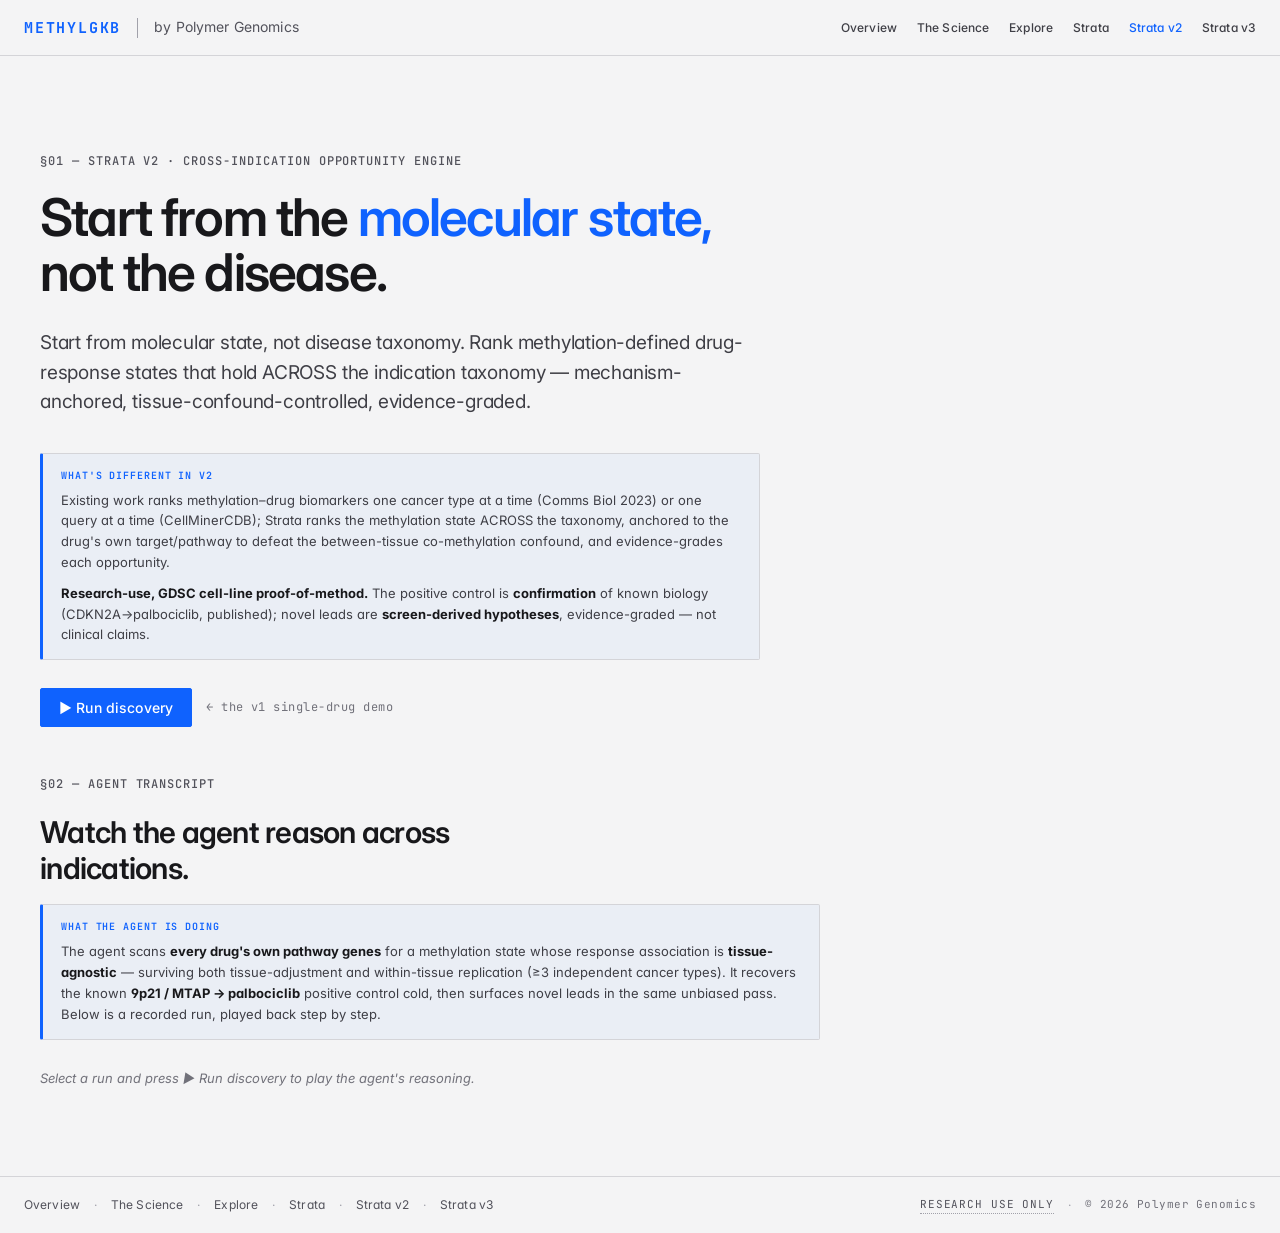
==== commit f4a62518: "MethylGKB / Strata — Biohack 626 (full + interpretation key + LLM /interpret) Molecular subgroup dis" ====
--- a/site/strata-v2.html
+++ b/site/strata-v2.html
@@ -24,6 +24,7 @@
     <a class="nav-link" href="explore.html">Explore</a>
     <a class="nav-link" href="strata.html">Strata</a>
     <a class="nav-link is-active" href="strata-v2.html">Strata v2</a>
+    <a class="nav-link" href="strata-v3.html">Strata v3</a>
   </nav>
 </header>
 
@@ -173,6 +174,8 @@
     <a href="strata.html">Strata</a>
     <span class="foot-dot">&middot;</span>
     <a href="strata-v2.html">Strata v2</a>
+    <span class="foot-dot">&middot;</span>
+    <a href="strata-v3.html">Strata v3</a>
   </div>
   <div class="foot-meta">
     <a class="ruo" href="#" title="Not for clinical or diagnostic use. Prototype. Data provided as-is.">Research use only</a>
